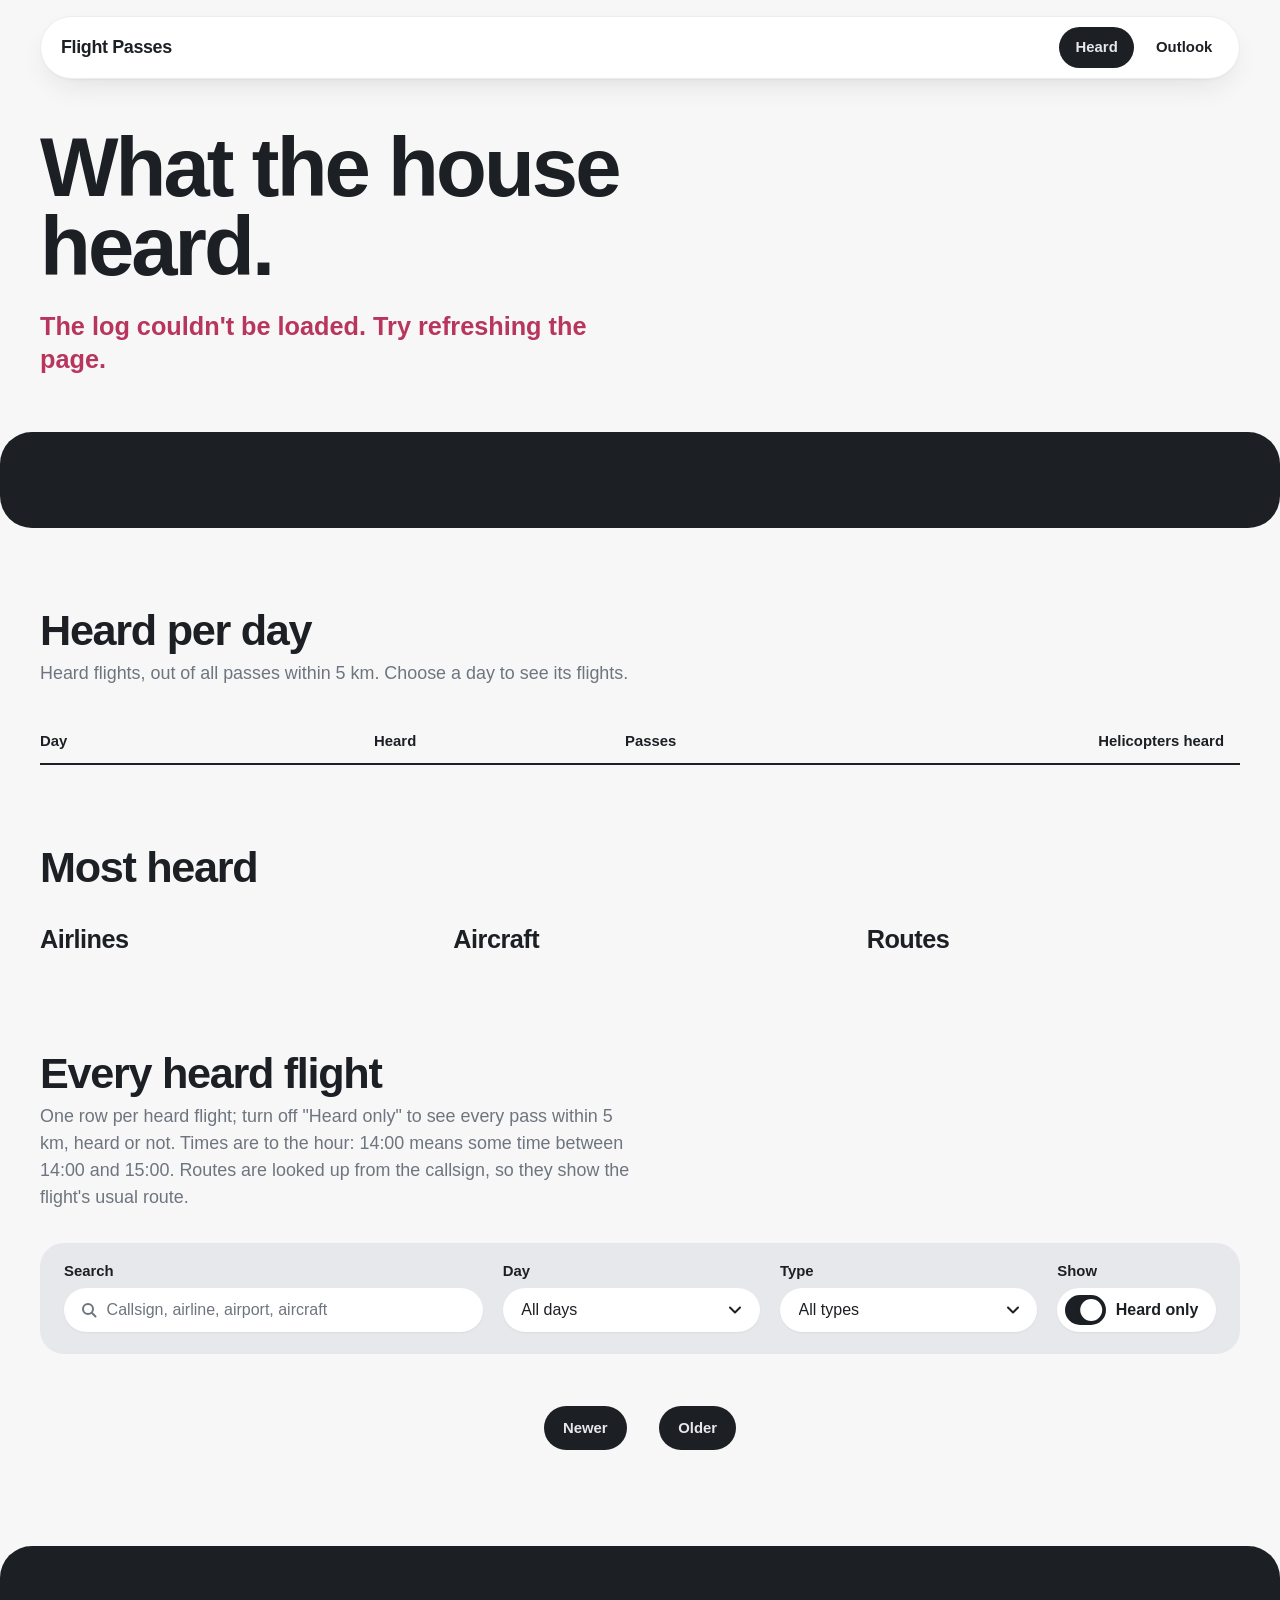
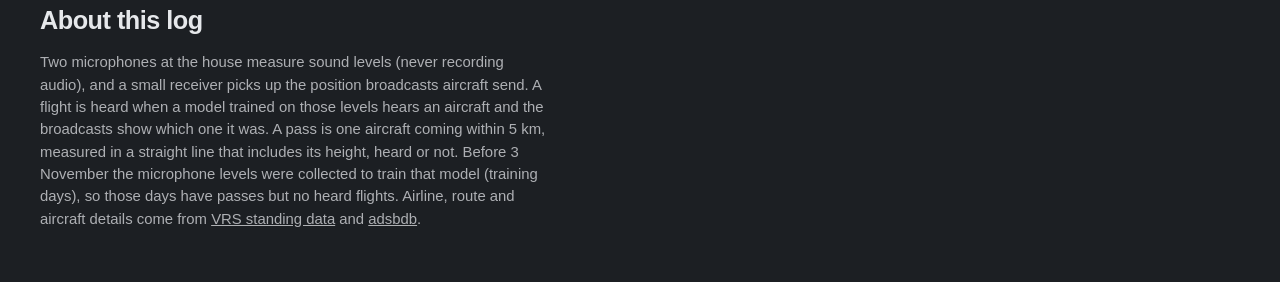
==== Aircraft-Noise/website/site/index.html @ a5d1397a "Site: restyled flight filters (panel, matched controls, heard switch)" ====
<!doctype html>
<html lang="en-GB">
<head>
  <meta charset="utf-8">
  <meta name="viewport" content="width=device-width, initial-scale=1">
  <title>Flight Passes</title>
  <meta name="description" content="Every aircraft one house has heard, logged from its own microphones and ADS-B receiver.">
  <link rel="preload" href="fonts/archivo-var.woff2" as="font" type="font/woff2" crossorigin>
  <link rel="stylesheet" href="style.css">
</head>
<body>
  <header class="nav">
    <a class="nav__name" href="./">Flight Passes</a>
    <nav class="nav__links" aria-label="Main">
      <a class="nav__link" href="./" aria-current="page">Heard</a>
      <a class="nav__link" href="outlook.html">Outlook</a>
    </nav>
  </header>

  <main>
    <section class="head">
      <h1 class="head__title">What the house heard.</h1>
      <p class="head__lede" id="lede">Loading the log…</p>
    </section>

    <dl class="stats" id="stats" aria-live="polite"></dl>

    <section class="section" aria-labelledby="highlights-title" id="highlights" hidden>
      <h2 class="section__title" id="highlights-title">Highlights</h2>
      <p class="section__note">The most unusual flights the microphones heard each day, judged against every flight heard before them. Most unusual first.</p>
      <div class="stepper">
        <button class="btn btn--arrow" id="highlights-older" type="button" aria-label="Previous day">←</button>
        <span class="stepper__day" id="highlights-day" aria-live="polite"></span>
        <button class="btn btn--arrow" id="highlights-newer" type="button" aria-label="Next day">→</button>
      </div>
      <div class="scroll">
        <table class="highlights">
          <thead>
            <tr><th scope="col">Hour</th><th scope="col">Callsign</th><th scope="col">Airline</th><th scope="col">Route</th><th scope="col">Aircraft</th><th scope="col">Uniqueness</th></tr>
          </thead>
          <tbody id="highlight-rows"></tbody>
        </table>
      </div>
    </section>

    <section class="section" aria-labelledby="by-day">
      <h2 class="section__title" id="by-day">Heard per day</h2>
      <p class="section__note">Heard flights, out of all passes within 5 km. Choose a day to see its flights.</p>
      <div class="scroll">
        <table class="days">
          <thead>
            <tr><th scope="col">Day</th><th scope="col" class="num">Heard</th><th scope="col" class="num">Passes</th><th scope="col" class="num">Helicopters heard</th><th scope="col"><span class="sr">Share</span></th></tr>
          </thead>
          <tbody id="days"></tbody>
        </table>
      </div>
    </section>

    <section class="section" aria-labelledby="most-seen">
      <h2 class="section__title" id="most-seen">Most heard</h2>
      <div class="columns" style="margin-top:2rem">
        <div><h3>Airlines</h3><div class="scroll"><table><tbody id="top-airlines"></tbody></table></div></div>
        <div><h3>Aircraft</h3><div class="scroll"><table><tbody id="top-aircraft"></tbody></table></div></div>
        <div><h3>Routes</h3><div class="scroll"><table><tbody id="top-routes"></tbody></table></div></div>
      </div>
    </section>

    <section class="section" aria-labelledby="flights-title" id="flights">
      <h2 class="section__title" id="flights-title">Every heard flight</h2>
      <p class="section__note">One row per heard flight; turn off "Heard only" to see every pass within 5 km, heard or not. Times are to the hour: 14:00 means some time between 14:00 and 15:00. Routes are looked up from the callsign, so they show the flight's usual route.</p>
      <div class="filters">
        <label class="field field--search">Search
          <input id="search" type="search" placeholder="Callsign, airline, airport, aircraft" autocomplete="off">
        </label>
        <label class="field">Day
          <select id="day"><option value="">All days</option></select>
        </label>
        <label class="field">Type
          <select id="kind"><option value="">All types</option></select>
        </label>
        <div class="field field--toggle">
          <span class="field__label" aria-hidden="true">Show</span>
          <label class="toggle"><input id="heard-only" type="checkbox" role="switch" checked><span class="toggle__track" aria-hidden="true"></span>Heard only</label>
        </div>
      </div>
      <p class="count" id="count" aria-live="polite"></p>
      <div class="scroll">
        <table>
          <thead id="flight-head"></thead>
          <tbody id="flight-rows"></tbody>
        </table>
      </div>
      <div class="pager">
        <button class="btn" id="prev" type="button">Newer</button>
        <span class="pager__at" id="at"></span>
        <button class="btn" id="next" type="button">Older</button>
      </div>
    </section>
  </main>

  <footer class="foot">
    <h2 class="foot__title">About this log</h2>
    <p>Two microphones at the house measure sound levels (never recording audio), and a small receiver picks up the position broadcasts aircraft send. A flight is heard when a model trained on those levels hears an aircraft and the broadcasts show which one it was. A pass is one aircraft coming within 5 km, measured in a straight line that includes its height, heard or not. Before 3 November the microphone levels were collected to train that model (training days), so those days have passes but no heard flights. Airline, route and aircraft details come from <a href="https://github.com/vradarserver/standing-data">VRS standing data</a> and <a href="https://www.adsbdb.com/">adsbdb</a>.</p>
    <p id="updated"></p>
  </footer>

  <script src="passes.js"></script>
</body>
</html>
---- Aircraft-Noise/website/site/style.css ----
/* Type, colours and shapes follow axolokl.co.uk: Archivo display, Urbanist body, paper and
   graphite with a little gill pink, a floating pill nav, and a dark sheet at the bottom. */

@font-face {
  font-family: "Archivo";
  src: url("fonts/archivo-var.woff2") format("woff2-variations");
  font-weight: 100 900;
  font-stretch: 62% 125%;
  font-display: swap;
}
@font-face {
  font-family: "Urbanist";
  src: url("fonts/urbanist-var.woff2") format("woff2-variations");
  font-weight: 100 900;
  font-display: swap;
}

:root {
  color-scheme: light;
  --paper: #F7F7F8;
  --alu: #E6E8EB;
  --graphite: #1C1F23;
  --steel: #6E757E;
  --hairline: #C9CDD2;
  --axo: #F4A9C0;
  --gill: #B8355E;

  --font: "Urbanist", "Futura", "Century Gothic", "Helvetica Neue", Arial, sans-serif;
  --font-display: "Archivo", "Helvetica Neue", Arial, sans-serif;
  --step--1: clamp(0.875rem, 0.85rem + 0.1vw, 0.95rem);
  --step-0: clamp(1rem, 0.96rem + 0.2vw, 1.125rem);
  --step-1: clamp(1.25rem, 1.1rem + 0.6vw, 1.6rem);

  --gutter: clamp(1rem, 0.5rem + 2.5vw, 3rem);
  --ease-out: cubic-bezier(.2,.7,.1,1);
}

*, *::before, *::after { box-sizing: border-box; }
html { -webkit-text-size-adjust: 100%; overflow-x: clip; }
body {
  margin: 0;
  overflow-x: clip;
  background: var(--paper);
  color: var(--graphite);
  font-family: var(--font);
  font-size: var(--step-0);
  font-weight: 450;
  line-height: 1.5;
  -webkit-font-smoothing: antialiased;
}
a { color: inherit; }
:focus-visible { outline: 2px solid var(--gill); outline-offset: 3px; border-radius: 2px; }

/* --- Nav ---------------------------------------------------------------------------------- */
.nav {
  position: fixed; z-index: 50;
  top: 1rem; left: var(--gutter); right: var(--gutter);
  display: flex; align-items: center; justify-content: space-between; gap: 1rem;
  padding: 0.65rem 0.65rem 0.65rem 1.25rem;
  background: #fff;
  border: 1px solid rgb(28 31 35 / .08);
  border-radius: 999px;
  box-shadow: 0 1px 2px rgb(28 31 35 / .04), 0 12px 32px -12px rgb(28 31 35 / .14);
}
.nav__name {
  font-family: var(--font-display);
  font-weight: 800; font-stretch: 112%;
  letter-spacing: -0.02em;
  text-decoration: none;
  white-space: nowrap;
}
.nav__links { display: flex; align-items: center; gap: 0.35rem; }
.nav__link {
  font-size: var(--step--1); font-weight: 600;
  text-decoration: none;
  padding: 0.6em 1.1em;
  border-radius: 999px;
  white-space: nowrap;
  transition: background-color .2s, color .2s;
}
.nav__link:hover { color: var(--gill); }
.nav__link[aria-current="page"] { background: var(--graphite); color: var(--alu); }

/* --- Page head ----------------------------------------------------------------------------- */
.head { padding: 8rem var(--gutter) 3.5rem; }
.head__title {
  margin: 0;
  max-width: 14ch;
  font-family: var(--font-display);
  font-weight: 800; font-stretch: 112%;
  font-size: clamp(2.6rem, 1.2rem + 5vw, 6.6rem);
  line-height: 0.95;
  letter-spacing: -0.035em;
}
.head__lede {
  margin: 1.5rem 0 0;
  max-width: 44ch;
  font-size: var(--step-1);
  line-height: 1.3;
  color: var(--steel);
}

/* --- Numbers ------------------------------------------------------------------------------- */
.stats {
  display: grid;
  grid-template-columns: repeat(auto-fit, minmax(min(11rem, 100%), 1fr));
  gap: 2.5rem var(--gutter);
  margin: 0;
  padding: 3rem var(--gutter);
  background: var(--graphite);
  color: var(--alu);
  border-radius: 2rem;
}
.stat { margin: 0; min-width: 0; }
.stat dd {
  margin: 0;
  font-family: var(--font-display);
  font-weight: 800; font-stretch: 112%;
  font-size: clamp(2.2rem, 1.4rem + 2.4vw, 4rem);
  line-height: 1;
  letter-spacing: -0.035em;
  font-variant-numeric: tabular-nums;
}
.stat:first-child dd { color: var(--axo); }
.stat dt {
  margin: 0 0 0.6rem;
  font-size: var(--step--1); font-weight: 600;
  color: rgb(230 232 235 / .72);
}
.stat__note { display: block; margin-top: 0.5rem; font-size: var(--step--1); color: rgb(230 232 235 / .72); }

/* --- Sections ------------------------------------------------------------------------------ */
.section { padding: 5rem var(--gutter) 0; }
.section__title {
  margin: 0 0 0.5rem;
  font-family: var(--font-display);
  font-weight: 800; font-stretch: 112%;
  font-size: clamp(1.8rem, 1.1rem + 2vw, 3rem);
  line-height: 1.02;
  letter-spacing: -0.03em;
}
.section__note { margin: 0 0 2rem; max-width: 60ch; color: var(--steel); }
.columns {
  display: grid;
  grid-template-columns: repeat(auto-fit, minmax(min(20rem, 100%), 1fr));
  gap: 3rem var(--gutter);
}
.columns h3 {
  margin: 0 0 0.75rem;
  font-family: var(--font-display);
  font-weight: 800; font-stretch: 112%;
  font-size: var(--step-1);
  letter-spacing: -0.02em;
}

/* --- Tables -------------------------------------------------------------------------------- */
.scroll { overflow-x: auto; -webkit-overflow-scrolling: touch; }
table { width: 100%; border-collapse: collapse; font-size: var(--step--1); }
th, td { padding: 0.7rem 1rem 0.7rem 0; text-align: left; border-bottom: 1px solid var(--hairline); }
th:last-child, td:last-child { padding-right: 0; }
th { font-weight: 700; white-space: nowrap; border-bottom: 2px solid var(--graphite); vertical-align: bottom; }
td { font-weight: 500; }
.num { text-align: right; font-variant-numeric: tabular-nums; }
.nowrap { white-space: nowrap; }
.empty { color: var(--steel); }
.callsign { font-weight: 700; font-variant-numeric: tabular-nums; white-space: nowrap; }

th button {
  all: unset;
  cursor: pointer;
  font-weight: 700;
}
th button:hover { color: var(--gill); }
th button:focus-visible { outline: 2px solid var(--gill); outline-offset: 3px; border-radius: 2px; }
th[aria-sort="ascending"] button::after { content: " ↑"; color: var(--gill); }
th[aria-sort="descending"] button::after { content: " ↓"; color: var(--gill); }

.days tbody tr { cursor: pointer; transition: background-color .15s; }
.days tbody tr:hover { background: var(--alu); }
.days td:first-child { white-space: nowrap; }
.days a { text-decoration: none; font-weight: 700; }
.days a:hover { color: var(--gill); }
.bar-cell { width: 45%; min-width: 7rem; }
.bar { display: block; height: 0.7rem; min-width: 1px; background: var(--graphite); border-radius: 999px; }
.tag.tag--why { margin-left: 0; }
.stepper { display: flex; align-items: center; gap: 1rem; margin-bottom: 1.25rem; }
.stepper__day { font-weight: 700; min-width: 13rem; text-align: center; }
.btn.btn--arrow { padding-inline: 0.9em; font-size: 1.1em; line-height: 1; }
.tag.tag--quiet { color: var(--steel); background: var(--alu); }
.tag {
  display: inline-block;
  margin-left: 0.4rem;
  padding: 0.05em 0.55em;
  font-size: 0.8em; font-weight: 700;
  color: var(--graphite);
  background: var(--axo);
  border-radius: 999px;
  white-space: nowrap;
}

/* --- Filters ------------------------------------------------------------------------------- */
.filters {
  display: flex; flex-wrap: wrap; align-items: end; gap: 1rem 1.25rem;
  padding: 1.25rem 1.5rem 1.4rem;
  background: var(--alu);
  border-radius: 1.5rem;
}
.field { display: grid; gap: 0.45rem; font-size: var(--step--1); font-weight: 600; line-height: 1.2; flex: 1 1 11rem; min-width: 0; }
.field--search { flex: 2 1 16rem; }
.field--toggle { flex: 0 0 auto; }
.field input[type="search"], .field select {
  box-sizing: border-box;
  width: 100%; height: 2.75rem;
  font: inherit; font-size: 1rem; font-weight: 500; line-height: 1;
  color: var(--graphite);
  background-color: #fff;
  border: 1px solid transparent;
  border-radius: 999px;
  padding: 0 1.1em;
  box-shadow: 0 1px 2px rgb(28 31 35 / .06);
  transition: border-color .15s, box-shadow .15s;
  -webkit-appearance: none; appearance: none;
}
.field input[type="search"] {
  padding-left: 2.6em;
  background: #fff url("data:image/svg+xml,%3Csvg xmlns='http://www.w3.org/2000/svg' width='16' height='16' fill='none' stroke='%236E757E' stroke-width='2' stroke-linecap='round'%3E%3Ccircle cx='7' cy='7' r='5'/%3E%3Cpath d='m11 11 3.5 3.5'/%3E%3C/svg%3E") no-repeat 1em 50%;
}
.field input[type="search"]::placeholder { color: var(--steel); }
.field select {
  padding-right: 2.6em; cursor: pointer;
  background: #fff url("data:image/svg+xml,%3Csvg xmlns='http://www.w3.org/2000/svg' width='12' height='8' fill='none' stroke='%231C1F23' stroke-width='2' stroke-linecap='round' stroke-linejoin='round'%3E%3Cpath d='m1 1.5 5 5 5-5'/%3E%3C/svg%3E") no-repeat right 1.1em center;
}
.field input[type="search"]:hover, .field select:hover { border-color: var(--hairline); }
.field input[type="search"]:focus-visible, .field select:focus-visible {
  outline: none; border-color: var(--gill); box-shadow: 0 0 0 3px rgb(184 53 94 / .18);
}
.toggle {
  display: inline-flex; align-items: center; gap: 0.6rem;
  height: 2.75rem; padding: 0 1.1em 0 0.45em;
  font-size: 1rem; font-weight: 600; white-space: nowrap;
  background: #fff; border-radius: 999px; cursor: pointer;
  box-shadow: 0 1px 2px rgb(28 31 35 / .06);
}
.toggle input { position: absolute; opacity: 0; width: 1px; height: 1px; }
.toggle__track {
  position: relative; flex: none;
  width: 2.6rem; height: 1.9rem; border-radius: 999px;
  background: var(--hairline); transition: background-color .2s var(--ease-out);
}
.toggle__track::after {
  content: ""; position: absolute; top: 0.25rem; left: 0.25rem;
  width: 1.4rem; height: 1.4rem; border-radius: 50%;
  background: #fff; box-shadow: 0 1px 3px rgb(28 31 35 / .25);
  transition: transform .2s var(--ease-out);
}
.toggle input:checked + .toggle__track { background: var(--graphite); }
.toggle input:checked + .toggle__track::after { transform: translateX(0.7rem); }
.toggle input:focus-visible + .toggle__track { box-shadow: 0 0 0 3px rgb(184 53 94 / .35); }
.count { margin: 0.9rem 0 1.25rem 0.25rem; font-size: var(--step--1); color: var(--steel); font-variant-numeric: tabular-nums; }
.pager { display: flex; justify-content: center; align-items: center; gap: 1rem; margin-top: 2rem; }
.btn {
  display: inline-flex; align-items: center;
  font: inherit; font-size: var(--step--1); font-weight: 600;
  background: var(--graphite); color: var(--alu);
  border: 0; border-radius: 999px;
  padding: 0.7em 1.3em;
  cursor: pointer;
  transition: background-color .2s;
}
.btn:hover { background: var(--gill); }
.btn[disabled] { background: var(--alu); color: var(--steel); cursor: default; }
.pager__at { font-size: var(--step--1); color: var(--steel); font-variant-numeric: tabular-nums; }

/* --- Outlook ------------------------------------------------------------------------------- */
.wip {
  margin: 0 0 1.5rem;
  font-family: var(--font-display);
  font-weight: 800; font-stretch: 112%;
  font-size: clamp(1.4rem, 1rem + 1.2vw, 2.1rem);
  letter-spacing: -0.02em;
  color: var(--gill);
}

/* --- Footer: the dark sheet ------------------------------------------------------------------ */
.foot {
  margin-top: 6rem;
  padding: 3.5rem var(--gutter) 2.25rem;
  background: var(--graphite);
  color: var(--alu);
  border-radius: 2rem 2rem 0 0;
}
.foot__title {
  margin: 0 0 0.75rem;
  font-family: var(--font-display);
  font-weight: 800; font-stretch: 112%;
  font-size: var(--step-1);
  letter-spacing: -0.02em;
}
.foot p { margin: 0 0 1rem; max-width: 62ch; font-size: var(--step--1); color: rgb(230 232 235 / .72); }
.foot p:last-child { margin-bottom: 0; }

.error { color: var(--gill); font-weight: 600; }

@media (max-width: 40rem) {
  .nav { top: 0.75rem; left: 0.75rem; right: 0.75rem; padding: 0.4rem 0.4rem 0.4rem 0.9rem; }
  .nav__link { padding: 0.55em 0.8em; }
  .head { padding-top: 6.5rem; }
  .section { padding-top: 3.5rem; }
  .stats { margin: 0 0.5rem; padding: 2rem 1.25rem; border-radius: 1.5rem; grid-template-columns: repeat(2, minmax(0, 1fr)); }
  .field { max-width: none; }
  .count { margin-left: 0; }
  .bar-cell { width: 30%; min-width: 3.5rem; }
}

.sr { position: absolute; width: 1px; height: 1px; overflow: hidden; clip-path: inset(50%); white-space: nowrap; }
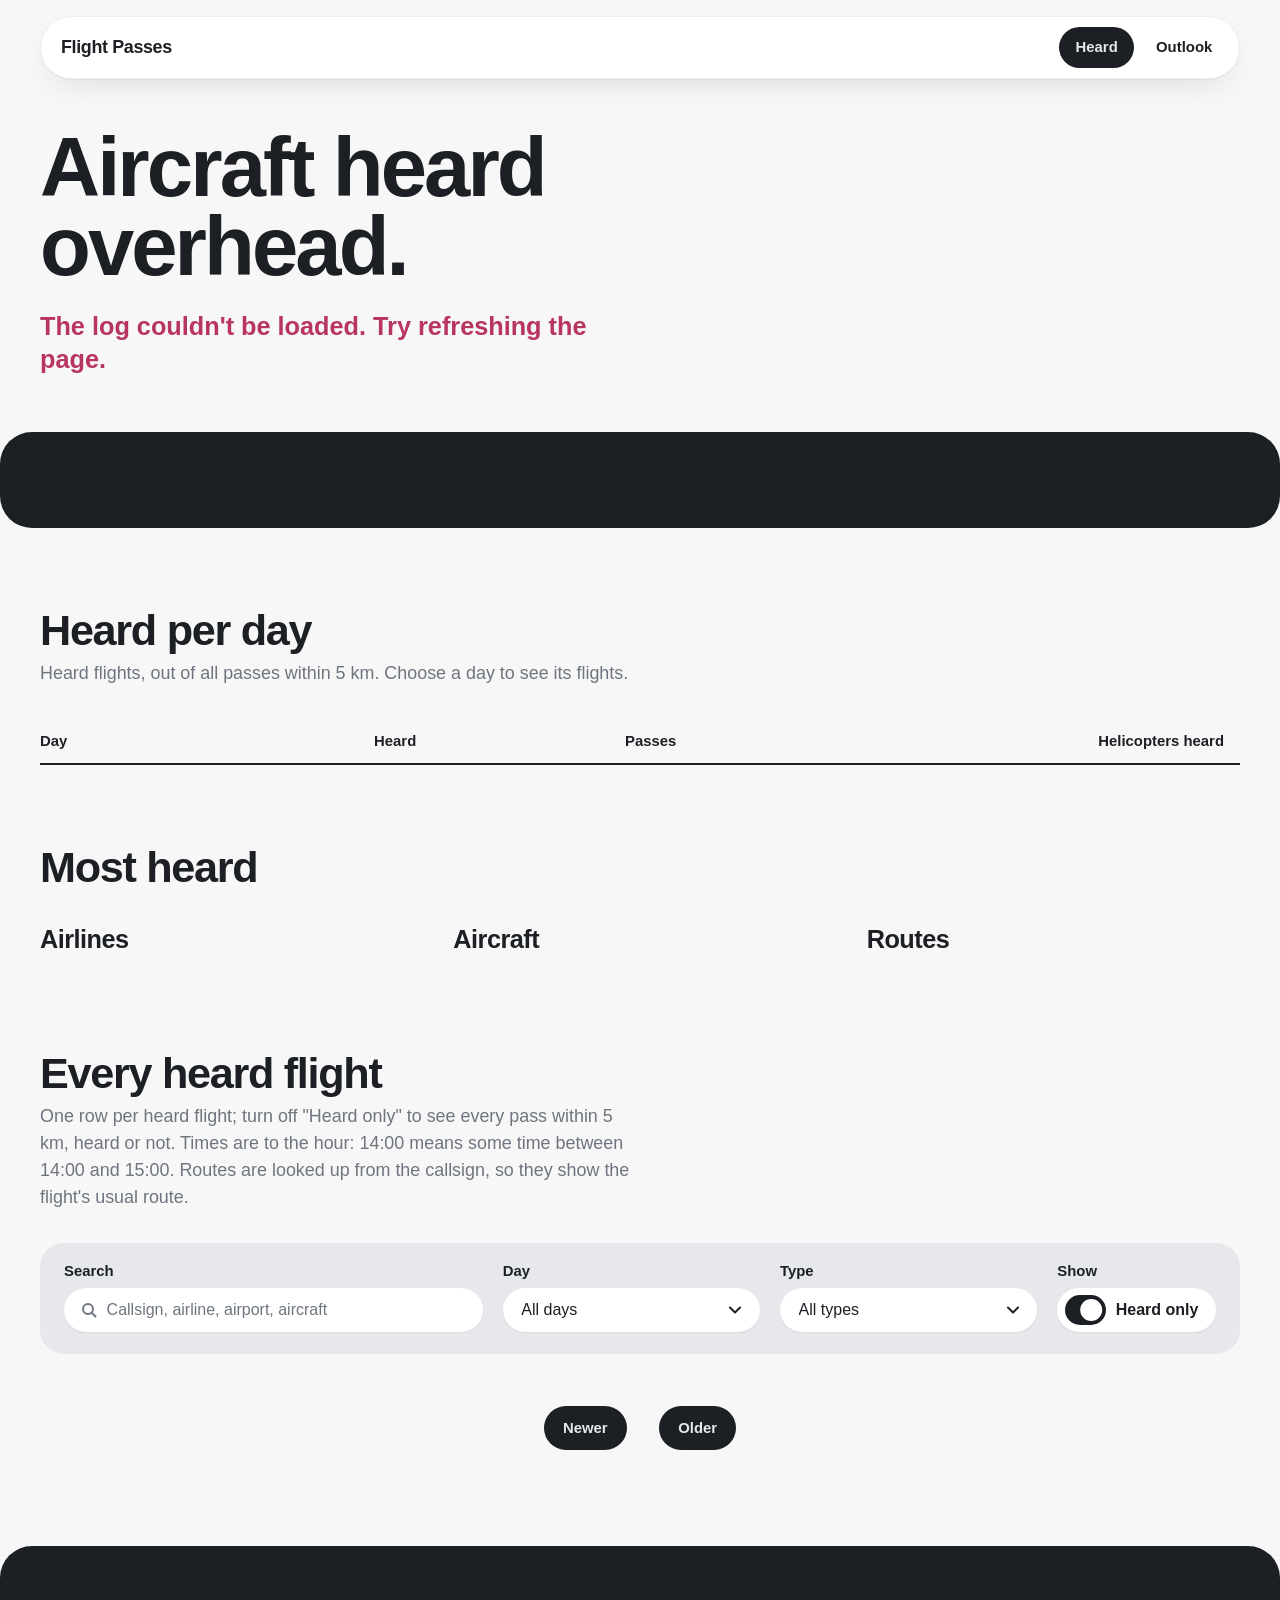
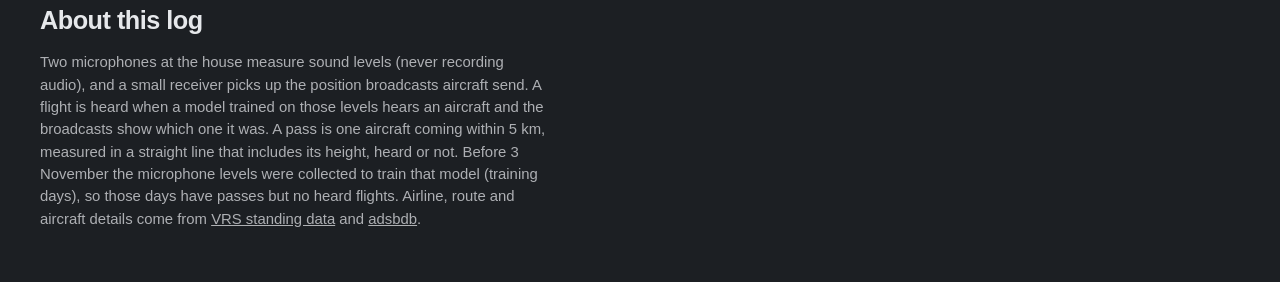
==== commit 116511a6: "Site: new title and a simpler intro" ====
--- a/Aircraft-Noise/website/site/index.html
+++ b/Aircraft-Noise/website/site/index.html
@@ -19,7 +19,7 @@
 
   <main>
     <section class="head">
-      <h1 class="head__title">What the house heard.</h1>
+      <h1 class="head__title">Aircraft heard overhead.</h1>
       <p class="head__lede" id="lede">Loading the log…</p>
     </section>
 
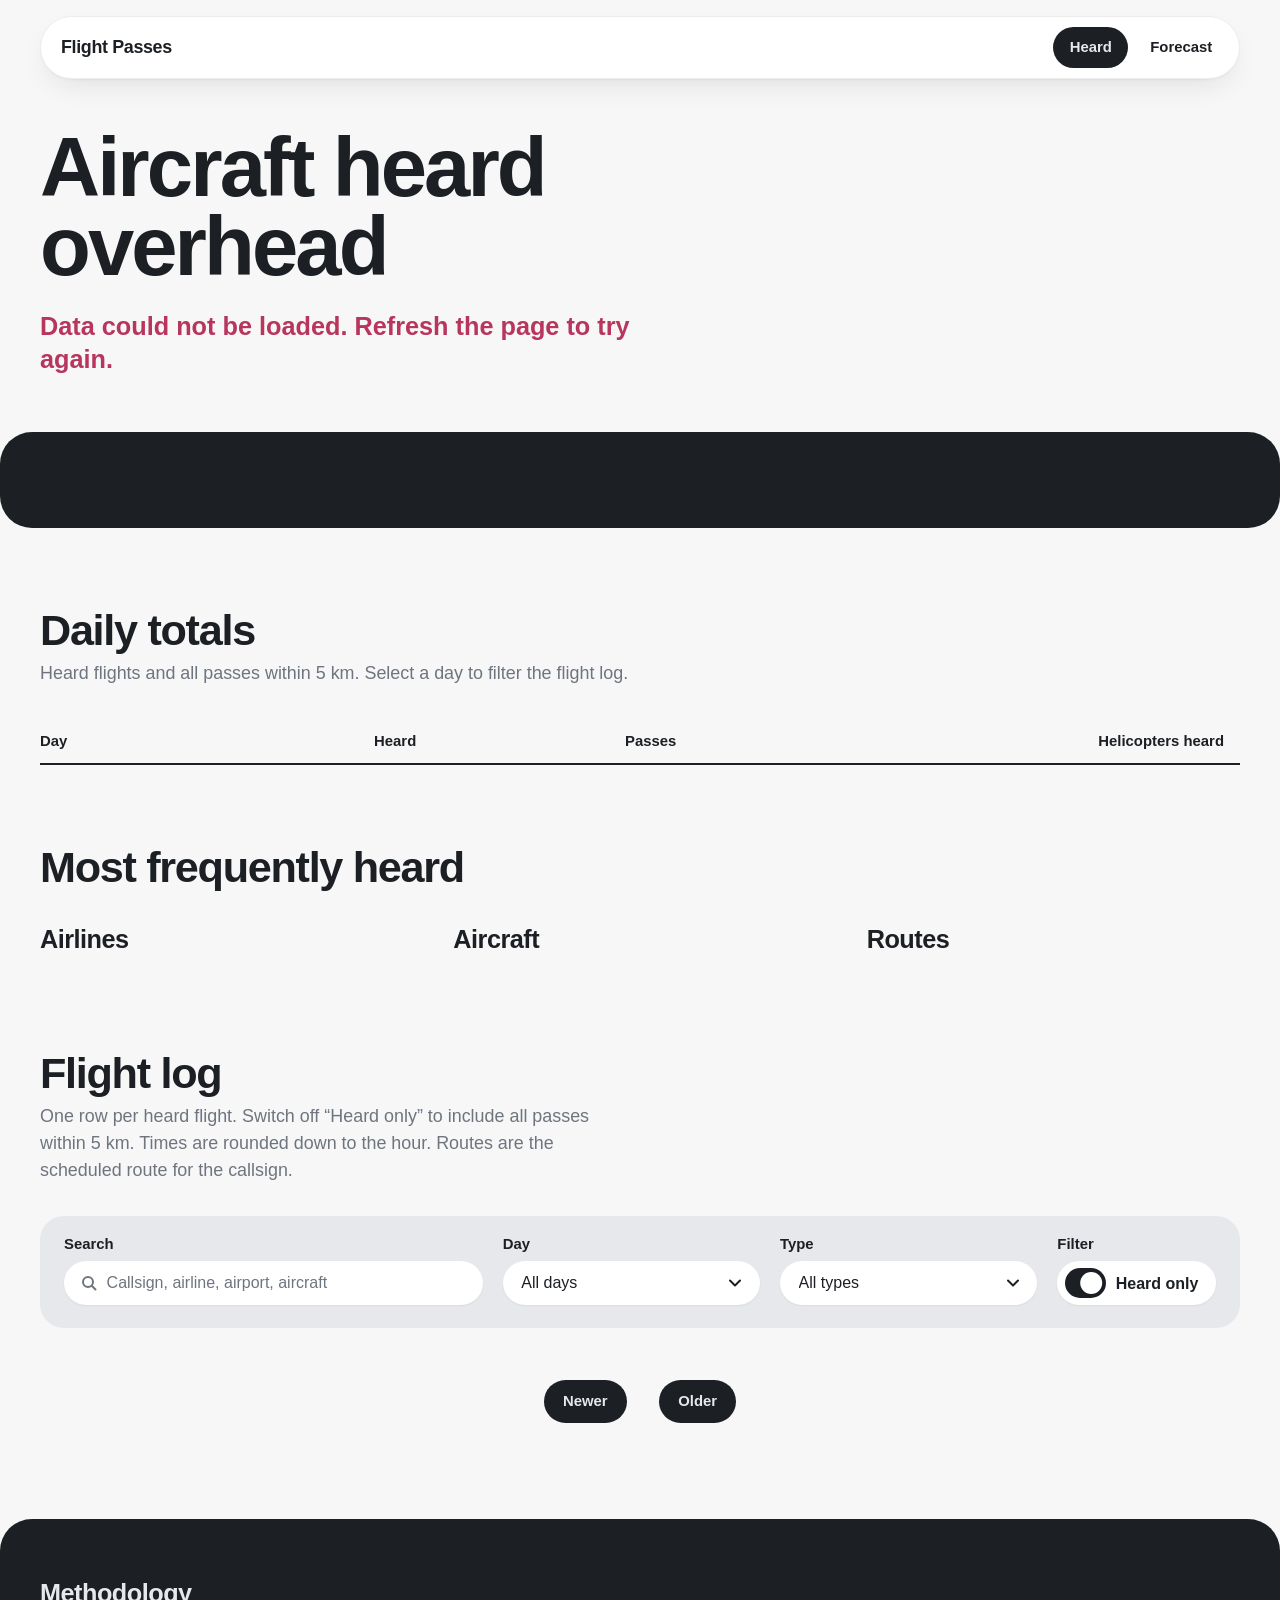
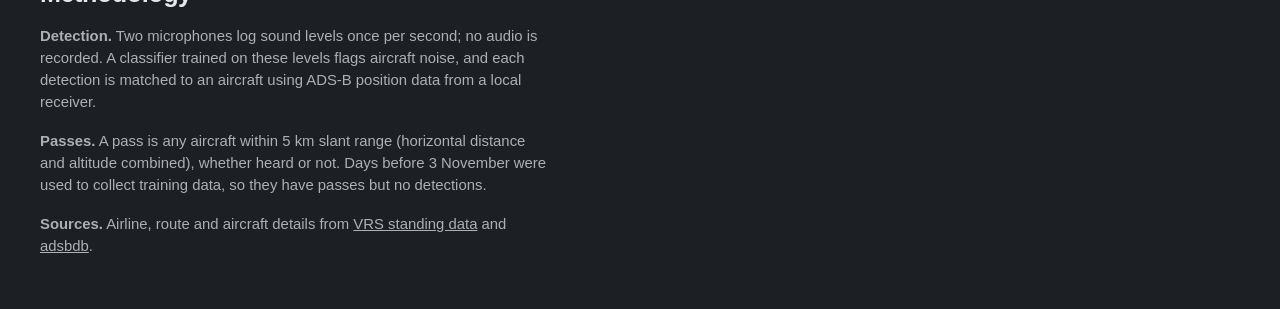
==== commit 396c13ef: "Site: dashboard-style copy throughout" ====
--- a/Aircraft-Noise/website/site/index.html
+++ b/Aircraft-Noise/website/site/index.html
@@ -3,8 +3,8 @@
 <head>
   <meta charset="utf-8">
   <meta name="viewport" content="width=device-width, initial-scale=1">
-  <title>Flight Passes</title>
-  <meta name="description" content="Every aircraft one house has heard, logged from its own microphones and ADS-B receiver.">
+  <title>Flight Passes · Heard Aircraft</title>
+  <meta name="description" content="Aircraft detected by microphone at one house, compared with ADS-B passes within 5 km.">
   <link rel="preload" href="fonts/archivo-var.woff2" as="font" type="font/woff2" crossorigin>
   <link rel="stylesheet" href="style.css">
 </head>
@@ -13,21 +13,21 @@
     <a class="nav__name" href="./">Flight Passes</a>
     <nav class="nav__links" aria-label="Main">
       <a class="nav__link" href="./" aria-current="page">Heard</a>
-      <a class="nav__link" href="outlook.html">Outlook</a>
+      <a class="nav__link" href="outlook.html">Forecast</a>
     </nav>
   </header>
 
   <main>
     <section class="head">
-      <h1 class="head__title">Aircraft heard overhead.</h1>
-      <p class="head__lede" id="lede">Loading the log…</p>
+      <h1 class="head__title">Aircraft heard overhead</h1>
+      <p class="head__lede" id="lede">Aircraft detected by the microphones, compared with all ADS-B passes within 5 km.</p>
     </section>
 
     <dl class="stats" id="stats" aria-live="polite"></dl>
 
     <section class="section" aria-labelledby="highlights-title" id="highlights" hidden>
       <h2 class="section__title" id="highlights-title">Highlights</h2>
-      <p class="section__note">The most unusual flights the microphones heard each day, judged against every flight heard before them. Most unusual first.</p>
+      <p class="section__note">The day's least common heard flights, ranked by uniqueness against all previously heard flights.</p>
       <div class="stepper">
         <button class="btn btn--arrow" id="highlights-older" type="button" aria-label="Previous day">←</button>
         <span class="stepper__day" id="highlights-day" aria-live="polite"></span>
@@ -44,8 +44,8 @@
     </section>
 
     <section class="section" aria-labelledby="by-day">
-      <h2 class="section__title" id="by-day">Heard per day</h2>
-      <p class="section__note">Heard flights, out of all passes within 5 km. Choose a day to see its flights.</p>
+      <h2 class="section__title" id="by-day">Daily totals</h2>
+      <p class="section__note">Heard flights and all passes within 5 km. Select a day to filter the flight log.</p>
       <div class="scroll">
         <table class="days">
           <thead>
@@ -57,7 +57,7 @@
     </section>
 
     <section class="section" aria-labelledby="most-seen">
-      <h2 class="section__title" id="most-seen">Most heard</h2>
+      <h2 class="section__title" id="most-seen">Most frequently heard</h2>
       <div class="columns" style="margin-top:2rem">
         <div><h3>Airlines</h3><div class="scroll"><table><tbody id="top-airlines"></tbody></table></div></div>
         <div><h3>Aircraft</h3><div class="scroll"><table><tbody id="top-aircraft"></tbody></table></div></div>
@@ -66,8 +66,8 @@
     </section>
 
     <section class="section" aria-labelledby="flights-title" id="flights">
-      <h2 class="section__title" id="flights-title">Every heard flight</h2>
-      <p class="section__note">One row per heard flight; turn off "Heard only" to see every pass within 5 km, heard or not. Times are to the hour: 14:00 means some time between 14:00 and 15:00. Routes are looked up from the callsign, so they show the flight's usual route.</p>
+      <h2 class="section__title" id="flights-title">Flight log</h2>
+      <p class="section__note">One row per heard flight. Switch off “Heard only” to include all passes within 5 km. Times are rounded down to the hour. Routes are the scheduled route for the callsign.</p>
       <div class="filters">
         <label class="field field--search">Search
           <input id="search" type="search" placeholder="Callsign, airline, airport, aircraft" autocomplete="off">
@@ -79,7 +79,7 @@
           <select id="kind"><option value="">All types</option></select>
         </label>
         <div class="field field--toggle">
-          <span class="field__label" aria-hidden="true">Show</span>
+          <span class="field__label" aria-hidden="true">Filter</span>
           <label class="toggle"><input id="heard-only" type="checkbox" role="switch" checked><span class="toggle__track" aria-hidden="true"></span>Heard only</label>
         </div>
       </div>
@@ -99,8 +99,10 @@
   </main>
 
   <footer class="foot">
-    <h2 class="foot__title">About this log</h2>
-    <p>Two microphones at the house measure sound levels (never recording audio), and a small receiver picks up the position broadcasts aircraft send. A flight is heard when a model trained on those levels hears an aircraft and the broadcasts show which one it was. A pass is one aircraft coming within 5 km, measured in a straight line that includes its height, heard or not. Before 3 November the microphone levels were collected to train that model (training days), so those days have passes but no heard flights. Airline, route and aircraft details come from <a href="https://github.com/vradarserver/standing-data">VRS standing data</a> and <a href="https://www.adsbdb.com/">adsbdb</a>.</p>
+    <h2 class="foot__title">Methodology</h2>
+    <p><strong>Detection.</strong> Two microphones log sound levels once per second; no audio is recorded. A classifier trained on these levels flags aircraft noise, and each detection is matched to an aircraft using ADS-B position data from a local receiver.</p>
+    <p><strong>Passes.</strong> A pass is any aircraft within 5 km slant range (horizontal distance and altitude combined), whether heard or not. Days before 3 November were used to collect training data, so they have passes but no detections.</p>
+    <p><strong>Sources.</strong> Airline, route and aircraft details from <a href="https://github.com/vradarserver/standing-data">VRS standing data</a> and <a href="https://www.adsbdb.com/">adsbdb</a>.</p>
     <p id="updated"></p>
   </footer>
 
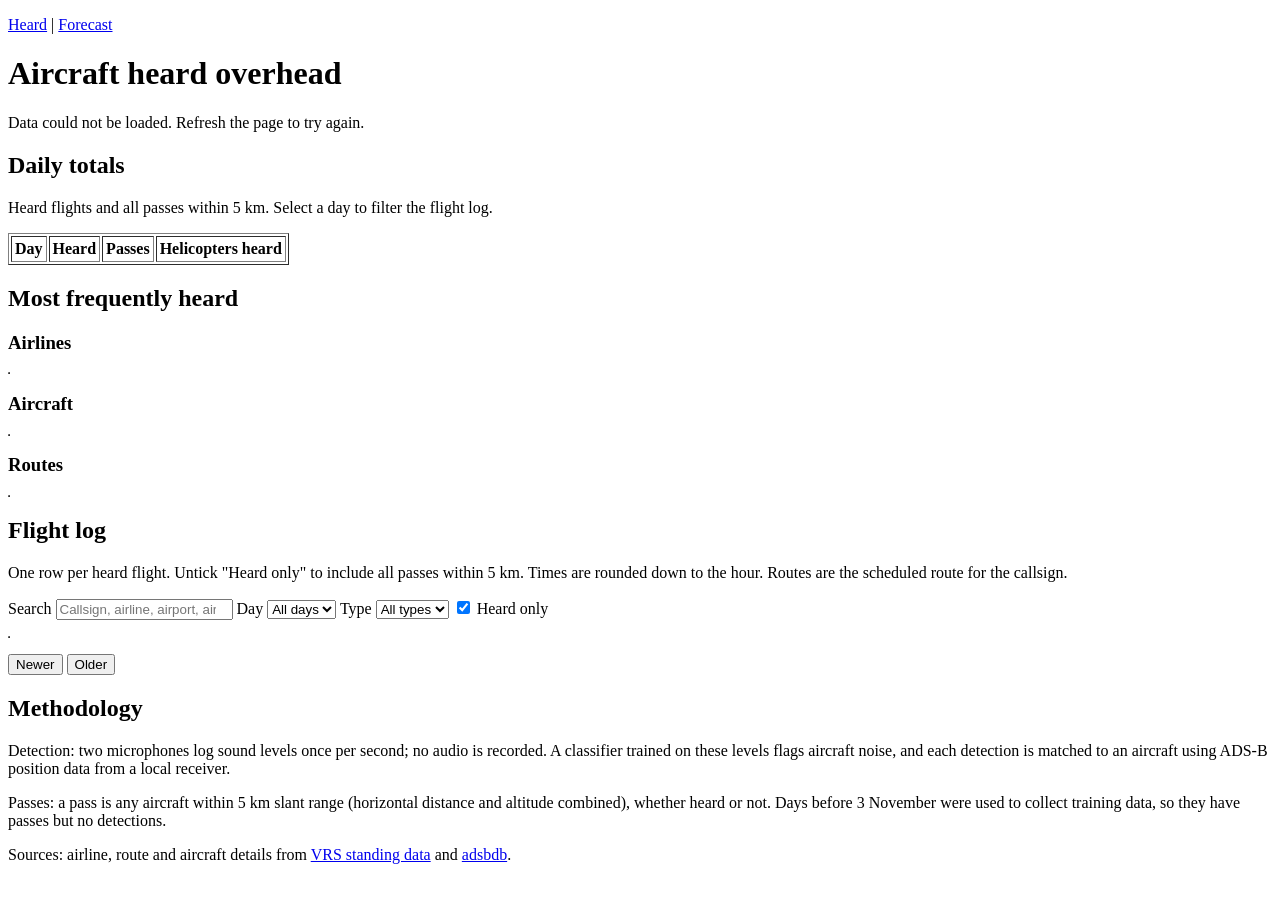
==== commit e39b8d39: "Aircraft-Noise website: plain HTML output (no stylesheet, fonts or cache-busting); forecast backtest" ====
--- a/Aircraft-Noise/website/site/index.html
+++ b/Aircraft-Noise/website/site/index.html
@@ -3,108 +3,70 @@
 <head>
   <meta charset="utf-8">
   <meta name="viewport" content="width=device-width, initial-scale=1">
-  <title>Flight Passes · Heard Aircraft</title>
-  <meta name="description" content="Aircraft detected by microphone at one house, compared with ADS-B passes within 5 km.">
-  <link rel="preload" href="fonts/archivo-var.woff2" as="font" type="font/woff2" crossorigin>
-  <link rel="stylesheet" href="style.css">
+  <title>Aircraft heard overhead</title>
 </head>
 <body>
-  <header class="nav">
-    <a class="nav__name" href="./">Flight Passes</a>
-    <nav class="nav__links" aria-label="Main">
-      <a class="nav__link" href="./" aria-current="page">Heard</a>
-      <a class="nav__link" href="outlook.html">Forecast</a>
-    </nav>
-  </header>
+  <p><a href="./">Heard</a> | <a href="outlook.html">Forecast</a></p>
 
-  <main>
-    <section class="head">
-      <h1 class="head__title">Aircraft heard overhead</h1>
-      <p class="head__lede" id="lede">Aircraft detected by the microphones, compared with all ADS-B passes within 5 km.</p>
-    </section>
+  <h1>Aircraft heard overhead</h1>
+  <p id="lede">Aircraft detected by the microphones, compared with all ADS-B passes within 5 km.</p>
 
-    <dl class="stats" id="stats" aria-live="polite"></dl>
+  <dl id="stats"></dl>
 
-    <section class="section" aria-labelledby="highlights-title" id="highlights" hidden>
-      <h2 class="section__title" id="highlights-title">Highlights</h2>
-      <p class="section__note">The day's least common heard flights, ranked by uniqueness against all previously heard flights.</p>
-      <div class="stepper">
-        <button class="btn btn--arrow" id="highlights-older" type="button" aria-label="Previous day">←</button>
-        <span class="stepper__day" id="highlights-day" aria-live="polite"></span>
-        <button class="btn btn--arrow" id="highlights-newer" type="button" aria-label="Next day">→</button>
-      </div>
-      <div class="scroll">
-        <table class="highlights">
-          <thead>
-            <tr><th scope="col">Hour</th><th scope="col">Callsign</th><th scope="col">Airline</th><th scope="col">Route</th><th scope="col">Aircraft</th><th scope="col">Uniqueness</th></tr>
-          </thead>
-          <tbody id="highlight-rows"></tbody>
-        </table>
-      </div>
-    </section>
+  <div id="highlights" hidden>
+    <h2>Highlights</h2>
+    <p>The day's least common heard flights, ranked by uniqueness against all previously heard flights.</p>
+    <p>
+      <button id="highlights-older" type="button" aria-label="Previous day">&lt;</button>
+      <span id="highlights-day"></span>
+      <button id="highlights-newer" type="button" aria-label="Next day">&gt;</button>
+    </p>
+    <table border="1" cellpadding="3">
+      <thead><tr><th>Hour</th><th>Callsign</th><th>Airline</th><th>Route</th><th>Aircraft</th><th>Uniqueness</th></tr></thead>
+      <tbody id="highlight-rows"></tbody>
+    </table>
+  </div>
 
-    <section class="section" aria-labelledby="by-day">
-      <h2 class="section__title" id="by-day">Daily totals</h2>
-      <p class="section__note">Heard flights and all passes within 5 km. Select a day to filter the flight log.</p>
-      <div class="scroll">
-        <table class="days">
-          <thead>
-            <tr><th scope="col">Day</th><th scope="col" class="num">Heard</th><th scope="col" class="num">Passes</th><th scope="col" class="num">Helicopters heard</th><th scope="col"><span class="sr">Share</span></th></tr>
-          </thead>
-          <tbody id="days"></tbody>
-        </table>
-      </div>
-    </section>
+  <h2>Daily totals</h2>
+  <p>Heard flights and all passes within 5 km. Select a day to filter the flight log.</p>
+  <table border="1" cellpadding="3">
+    <thead><tr><th>Day</th><th>Heard</th><th>Passes</th><th>Helicopters heard</th></tr></thead>
+    <tbody id="days"></tbody>
+  </table>
+  <p><button id="days-more" type="button" aria-controls="days" hidden></button></p>
 
-    <section class="section" aria-labelledby="most-seen">
-      <h2 class="section__title" id="most-seen">Most frequently heard</h2>
-      <div class="columns" style="margin-top:2rem">
-        <div><h3>Airlines</h3><div class="scroll"><table><tbody id="top-airlines"></tbody></table></div></div>
-        <div><h3>Aircraft</h3><div class="scroll"><table><tbody id="top-aircraft"></tbody></table></div></div>
-        <div><h3>Routes</h3><div class="scroll"><table><tbody id="top-routes"></tbody></table></div></div>
-      </div>
-    </section>
+  <h2>Most frequently heard</h2>
+  <h3>Airlines</h3>
+  <table border="1" cellpadding="3"><tbody id="top-airlines"></tbody></table>
+  <h3>Aircraft</h3>
+  <table border="1" cellpadding="3"><tbody id="top-aircraft"></tbody></table>
+  <h3>Routes</h3>
+  <table border="1" cellpadding="3"><tbody id="top-routes"></tbody></table>
 
-    <section class="section" aria-labelledby="flights-title" id="flights">
-      <h2 class="section__title" id="flights-title">Flight log</h2>
-      <p class="section__note">One row per heard flight. Switch off “Heard only” to include all passes within 5 km. Times are rounded down to the hour. Routes are the scheduled route for the callsign.</p>
-      <div class="filters">
-        <label class="field field--search">Search
-          <input id="search" type="search" placeholder="Callsign, airline, airport, aircraft" autocomplete="off">
-        </label>
-        <label class="field">Day
-          <select id="day"><option value="">All days</option></select>
-        </label>
-        <label class="field">Type
-          <select id="kind"><option value="">All types</option></select>
-        </label>
-        <div class="field field--toggle">
-          <span class="field__label" aria-hidden="true">Filter</span>
-          <label class="toggle"><input id="heard-only" type="checkbox" role="switch" checked><span class="toggle__track" aria-hidden="true"></span>Heard only</label>
-        </div>
-      </div>
-      <p class="count" id="count" aria-live="polite"></p>
-      <div class="scroll">
-        <table>
-          <thead id="flight-head"></thead>
-          <tbody id="flight-rows"></tbody>
-        </table>
-      </div>
-      <div class="pager">
-        <button class="btn" id="prev" type="button">Newer</button>
-        <span class="pager__at" id="at"></span>
-        <button class="btn" id="next" type="button">Older</button>
-      </div>
-    </section>
-  </main>
+  <h2 id="flights">Flight log</h2>
+  <p>One row per heard flight. Untick "Heard only" to include all passes within 5 km. Times are rounded down to the hour. Routes are the scheduled route for the callsign.</p>
+  <p>
+    <label>Search <input id="search" type="search" placeholder="Callsign, airline, airport, aircraft" autocomplete="off"></label>
+    <label>Day <select id="day"><option value="">All days</option></select></label>
+    <label>Type <select id="kind"><option value="">All types</option></select></label>
+    <label><input id="heard-only" type="checkbox" checked> Heard only</label>
+  </p>
+  <p id="count"></p>
+  <table border="1" cellpadding="3">
+    <thead id="flight-head"></thead>
+    <tbody id="flight-rows"></tbody>
+  </table>
+  <p>
+    <button id="prev" type="button">Newer</button>
+    <span id="at"></span>
+    <button id="next" type="button">Older</button>
+  </p>
 
-  <footer class="foot">
-    <h2 class="foot__title">Methodology</h2>
-    <p><strong>Detection.</strong> Two microphones log sound levels once per second; no audio is recorded. A classifier trained on these levels flags aircraft noise, and each detection is matched to an aircraft using ADS-B position data from a local receiver.</p>
-    <p><strong>Passes.</strong> A pass is any aircraft within 5 km slant range (horizontal distance and altitude combined), whether heard or not. Days before 3 November were used to collect training data, so they have passes but no detections.</p>
-    <p><strong>Sources.</strong> Airline, route and aircraft details from <a href="https://github.com/vradarserver/standing-data">VRS standing data</a> and <a href="https://www.adsbdb.com/">adsbdb</a>.</p>
-    <p id="updated"></p>
-  </footer>
+  <h2>Methodology</h2>
+  <p>Detection: two microphones log sound levels once per second; no audio is recorded. A classifier trained on these levels flags aircraft noise, and each detection is matched to an aircraft using ADS-B position data from a local receiver.</p>
+  <p>Passes: a pass is any aircraft within 5 km slant range (horizontal distance and altitude combined), whether heard or not. Days before 3 November were used to collect training data, so they have passes but no detections.</p>
+  <p>Sources: airline, route and aircraft details from <a href="https://github.com/vradarserver/standing-data">VRS standing data</a> and <a href="https://www.adsbdb.com/">adsbdb</a>.</p>
+  <p id="updated"></p>
 
   <script src="passes.js"></script>
 </body>
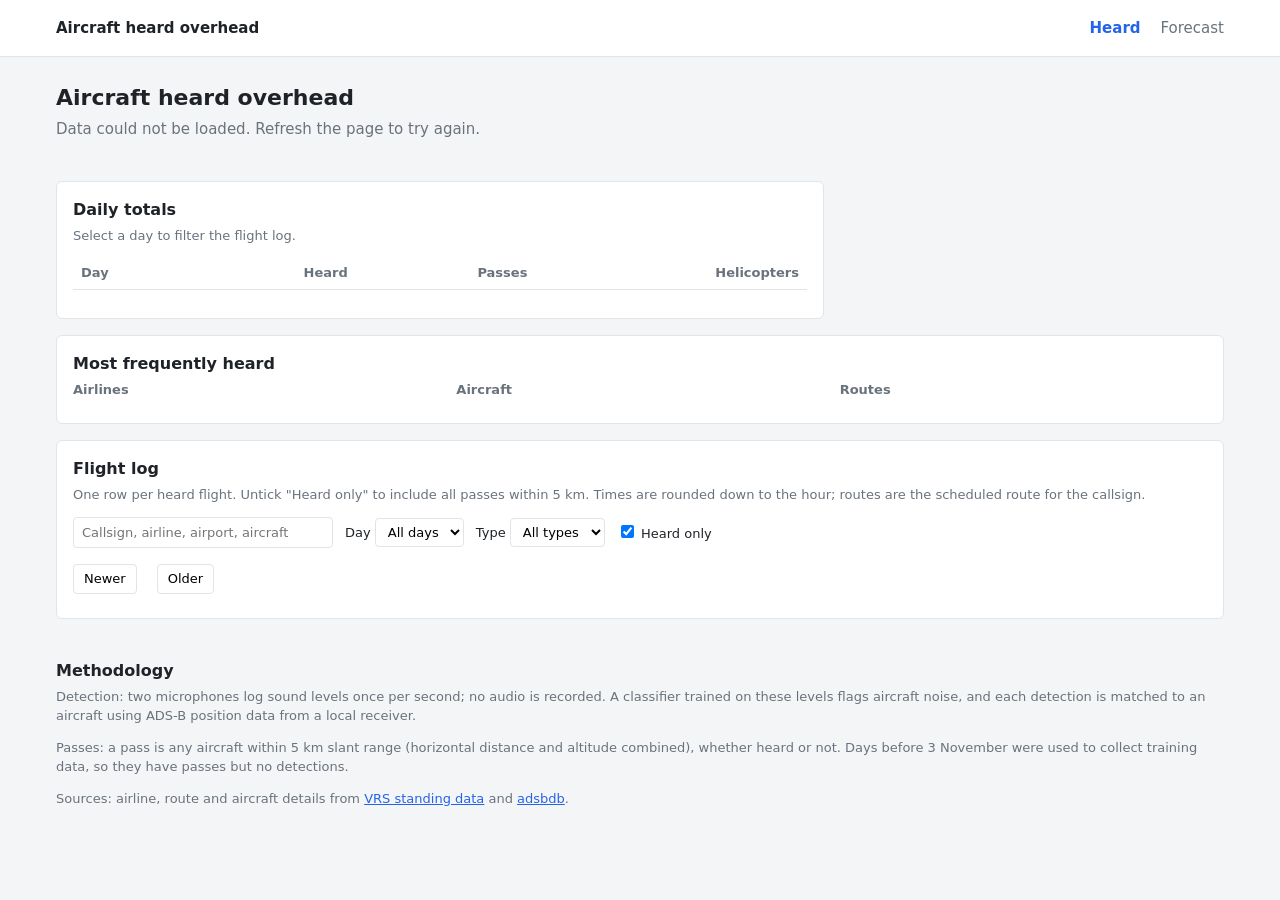
==== commit 8e8c8bd1: "Aircraft-Noise website: simple dashboard layout (stat cards, panels, one accent colour)" ====
--- a/Aircraft-Noise/website/site/index.html
+++ b/Aircraft-Noise/website/site/index.html
@@ -4,69 +4,92 @@
   <meta charset="utf-8">
   <meta name="viewport" content="width=device-width, initial-scale=1">
   <title>Aircraft heard overhead</title>
+  <link rel="stylesheet" href="style.css">
 </head>
 <body>
-  <p><a href="./">Heard</a> | <a href="outlook.html">Forecast</a></p>
+  <header>
+    <div class="bar">
+      <a class="title" href="./">Aircraft heard overhead</a>
+      <nav><a href="./" aria-current="page">Heard</a><a href="outlook.html">Forecast</a></nav>
+    </div>
+  </header>
 
-  <h1>Aircraft heard overhead</h1>
-  <p id="lede">Aircraft detected by the microphones, compared with all ADS-B passes within 5 km.</p>
+  <main>
+    <h1>Aircraft heard overhead</h1>
+    <p class="lede" id="lede">Aircraft detected by the microphones, compared with all ADS-B passes within 5 km.</p>
 
-  <dl id="stats"></dl>
+    <dl class="stats" id="stats"></dl>
 
-  <div id="highlights" hidden>
-    <h2>Highlights</h2>
-    <p>The day's least common heard flights, ranked by uniqueness against all previously heard flights.</p>
-    <p>
-      <button id="highlights-older" type="button" aria-label="Previous day">&lt;</button>
-      <span id="highlights-day"></span>
-      <button id="highlights-newer" type="button" aria-label="Next day">&gt;</button>
-    </p>
-    <table border="1" cellpadding="3">
-      <thead><tr><th>Hour</th><th>Callsign</th><th>Airline</th><th>Route</th><th>Aircraft</th><th>Uniqueness</th></tr></thead>
-      <tbody id="highlight-rows"></tbody>
-    </table>
-  </div>
+    <div class="grid">
+      <section class="panel" id="highlights" hidden>
+        <h2>Highlights</h2>
+        <p class="muted">The day's least common heard flights, ranked by uniqueness against all previously heard flights.</p>
+        <div class="stepper">
+          <button id="highlights-older" type="button" aria-label="Previous day">&larr;</button>
+          <span id="highlights-day"></span>
+          <button id="highlights-newer" type="button" aria-label="Next day">&rarr;</button>
+        </div>
+        <div class="scroll">
+          <table>
+            <thead><tr><th>Hour</th><th>Callsign</th><th>Airline</th><th>Route</th><th>Aircraft</th><th>Uniqueness</th></tr></thead>
+            <tbody id="highlight-rows"></tbody>
+          </table>
+        </div>
+      </section>
 
-  <h2>Daily totals</h2>
-  <p>Heard flights and all passes within 5 km. Select a day to filter the flight log.</p>
-  <table border="1" cellpadding="3">
-    <thead><tr><th>Day</th><th>Heard</th><th>Passes</th><th>Helicopters heard</th></tr></thead>
-    <tbody id="days"></tbody>
-  </table>
-  <p><button id="days-more" type="button" aria-controls="days" hidden></button></p>
+      <section class="panel">
+        <h2>Daily totals</h2>
+        <p class="muted">Select a day to filter the flight log.</p>
+        <div class="scroll">
+          <table>
+            <thead><tr><th>Day</th><th class="num">Heard</th><th class="num">Passes</th><th class="num">Helicopters</th></tr></thead>
+            <tbody id="days"></tbody>
+          </table>
+        </div>
+        <p><button id="days-more" type="button" aria-controls="days" hidden></button></p>
+      </section>
+    </div>
 
-  <h2>Most frequently heard</h2>
-  <h3>Airlines</h3>
-  <table border="1" cellpadding="3"><tbody id="top-airlines"></tbody></table>
-  <h3>Aircraft</h3>
-  <table border="1" cellpadding="3"><tbody id="top-aircraft"></tbody></table>
-  <h3>Routes</h3>
-  <table border="1" cellpadding="3"><tbody id="top-routes"></tbody></table>
+    <section class="panel">
+      <h2>Most frequently heard</h2>
+      <div class="top3">
+        <div><h3>Airlines</h3><table><tbody id="top-airlines"></tbody></table></div>
+        <div><h3>Aircraft</h3><table><tbody id="top-aircraft"></tbody></table></div>
+        <div><h3>Routes</h3><table><tbody id="top-routes"></tbody></table></div>
+      </div>
+    </section>
 
-  <h2 id="flights">Flight log</h2>
-  <p>One row per heard flight. Untick "Heard only" to include all passes within 5 km. Times are rounded down to the hour. Routes are the scheduled route for the callsign.</p>
-  <p>
-    <label>Search <input id="search" type="search" placeholder="Callsign, airline, airport, aircraft" autocomplete="off"></label>
-    <label>Day <select id="day"><option value="">All days</option></select></label>
-    <label>Type <select id="kind"><option value="">All types</option></select></label>
-    <label><input id="heard-only" type="checkbox" checked> Heard only</label>
-  </p>
-  <p id="count"></p>
-  <table border="1" cellpadding="3">
-    <thead id="flight-head"></thead>
-    <tbody id="flight-rows"></tbody>
-  </table>
-  <p>
-    <button id="prev" type="button">Newer</button>
-    <span id="at"></span>
-    <button id="next" type="button">Older</button>
-  </p>
+    <section class="panel" id="flights">
+      <h2>Flight log</h2>
+      <p class="muted">One row per heard flight. Untick "Heard only" to include all passes within 5 km. Times are rounded down to the hour; routes are the scheduled route for the callsign.</p>
+      <div class="controls">
+        <input id="search" type="search" placeholder="Callsign, airline, airport, aircraft" autocomplete="off" aria-label="Search">
+        <label>Day <select id="day"><option value="">All days</option></select></label>
+        <label>Type <select id="kind"><option value="">All types</option></select></label>
+        <label><input id="heard-only" type="checkbox" checked> Heard only</label>
+        <span class="muted" id="count"></span>
+      </div>
+      <div class="scroll">
+        <table>
+          <thead id="flight-head"></thead>
+          <tbody id="flight-rows"></tbody>
+        </table>
+      </div>
+      <div class="pager">
+        <button id="prev" type="button">Newer</button>
+        <span id="at" class="muted"></span>
+        <button id="next" type="button">Older</button>
+      </div>
+    </section>
+  </main>
 
-  <h2>Methodology</h2>
-  <p>Detection: two microphones log sound levels once per second; no audio is recorded. A classifier trained on these levels flags aircraft noise, and each detection is matched to an aircraft using ADS-B position data from a local receiver.</p>
-  <p>Passes: a pass is any aircraft within 5 km slant range (horizontal distance and altitude combined), whether heard or not. Days before 3 November were used to collect training data, so they have passes but no detections.</p>
-  <p>Sources: airline, route and aircraft details from <a href="https://github.com/vradarserver/standing-data">VRS standing data</a> and <a href="https://www.adsbdb.com/">adsbdb</a>.</p>
-  <p id="updated"></p>
+  <footer>
+    <h2>Methodology</h2>
+    <p>Detection: two microphones log sound levels once per second; no audio is recorded. A classifier trained on these levels flags aircraft noise, and each detection is matched to an aircraft using ADS-B position data from a local receiver.</p>
+    <p>Passes: a pass is any aircraft within 5 km slant range (horizontal distance and altitude combined), whether heard or not. Days before 3 November were used to collect training data, so they have passes but no detections.</p>
+    <p>Sources: airline, route and aircraft details from <a href="https://github.com/vradarserver/standing-data">VRS standing data</a> and <a href="https://www.adsbdb.com/">adsbdb</a>.</p>
+    <p id="updated"></p>
+  </footer>
 
   <script src="passes.js"></script>
 </body>
--- a/Aircraft-Noise/website/site/style.css
+++ b/Aircraft-Noise/website/site/style.css
@@ -0,0 +1,135 @@
+/* Plain dashboard: light grey page, white panels, one blue accent. */
+:root {
+  --bg: #f4f5f7;
+  --panel: #ffffff;
+  --line: #e1e4e8;
+  --text: #1f2328;
+  --muted: #6a737d;
+  --accent: #2563eb;
+}
+
+* { box-sizing: border-box; }
+
+body {
+  margin: 0;
+  background: var(--bg);
+  color: var(--text);
+  font: 15px/1.5 system-ui, -apple-system, "Segoe UI", Roboto, sans-serif;
+}
+
+header {
+  background: var(--panel);
+  border-bottom: 1px solid var(--line);
+}
+
+header .bar, main, footer {
+  max-width: 1200px;
+  margin: 0 auto;
+  padding: 0 16px;
+}
+
+header .bar {
+  display: flex;
+  align-items: center;
+  justify-content: space-between;
+  height: 56px;
+}
+
+header .title { font-weight: 600; color: var(--text); text-decoration: none; }
+header nav a { margin-left: 20px; color: var(--muted); text-decoration: none; }
+header nav a[aria-current] { color: var(--accent); font-weight: 600; }
+
+main { padding-top: 24px; padding-bottom: 24px; }
+
+h1 { font-size: 22px; margin: 0 0 4px; }
+h2 { font-size: 16px; margin: 0 0 4px; }
+h3 { font-size: 13px; margin: 0 0 8px; color: var(--muted); font-weight: 600; }
+p { margin: 0 0 12px; }
+.lede, .note, .muted { color: var(--muted); }
+a { color: var(--accent); }
+
+/* Headline numbers */
+.stats {
+  display: grid;
+  grid-template-columns: repeat(auto-fit, minmax(170px, 1fr));
+  gap: 12px;
+  margin: 20px 0;
+}
+.stat {
+  background: var(--panel);
+  border: 1px solid var(--line);
+  border-radius: 6px;
+  padding: 14px 16px;
+}
+.stat dt { color: var(--muted); font-size: 13px; }
+.stat dd { margin: 0; font-size: 24px; font-weight: 600; }
+.stat dd.note { font-size: 12px; font-weight: 400; }
+
+/* Panels */
+.grid {
+  display: grid;
+  grid-template-columns: minmax(0, 2fr) minmax(0, 1fr);
+  gap: 16px;
+  margin-bottom: 16px;
+}
+.panel {
+  background: var(--panel);
+  border: 1px solid var(--line);
+  border-radius: 6px;
+  padding: 16px;
+  margin-bottom: 16px;
+  min-width: 0;
+}
+.grid .panel { margin-bottom: 0; }
+.panel > p { font-size: 13px; }
+.top3 { display: grid; grid-template-columns: repeat(3, minmax(0, 1fr)); gap: 16px; }
+
+@media (max-width: 800px) {
+  .grid, .top3 { grid-template-columns: minmax(0, 1fr); }
+}
+
+/* Tables */
+.scroll { overflow-x: auto; }
+table { border-collapse: collapse; width: 100%; font-size: 13px; }
+th, td { padding: 6px 8px; text-align: left; border-bottom: 1px solid var(--line); white-space: nowrap; }
+th { color: var(--muted); font-weight: 600; }
+td.num, th.num { text-align: right; }
+td.empty { color: var(--muted); }
+tbody tr:hover { background: #f8f9fb; }
+th button { all: unset; cursor: pointer; }
+th[aria-sort] button { color: var(--accent); }
+.top3 td:last-child { text-align: right; color: var(--muted); }
+
+.tag {
+  margin-left: 6px;
+  padding: 1px 6px;
+  border-radius: 4px;
+  background: var(--bg);
+  color: var(--muted);
+  font-size: 11px;
+}
+
+/* Controls */
+.controls { display: flex; flex-wrap: wrap; gap: 12px; align-items: center; margin-bottom: 8px; font-size: 13px; }
+input[type=search], select {
+  font: inherit;
+  padding: 5px 8px;
+  border: 1px solid var(--line);
+  border-radius: 4px;
+  background: var(--panel);
+}
+input[type=search] { width: 260px; max-width: 100%; }
+button {
+  font: inherit;
+  font-size: 13px;
+  padding: 4px 10px;
+  border: 1px solid var(--line);
+  border-radius: 4px;
+  background: var(--panel);
+  cursor: pointer;
+}
+button:disabled { opacity: 0.4; cursor: default; }
+.pager, .stepper { display: flex; gap: 10px; align-items: center; font-size: 13px; margin: 8px 0; }
+
+footer { padding-bottom: 32px; font-size: 13px; color: var(--muted); }
+footer h2 { color: var(--text); }
